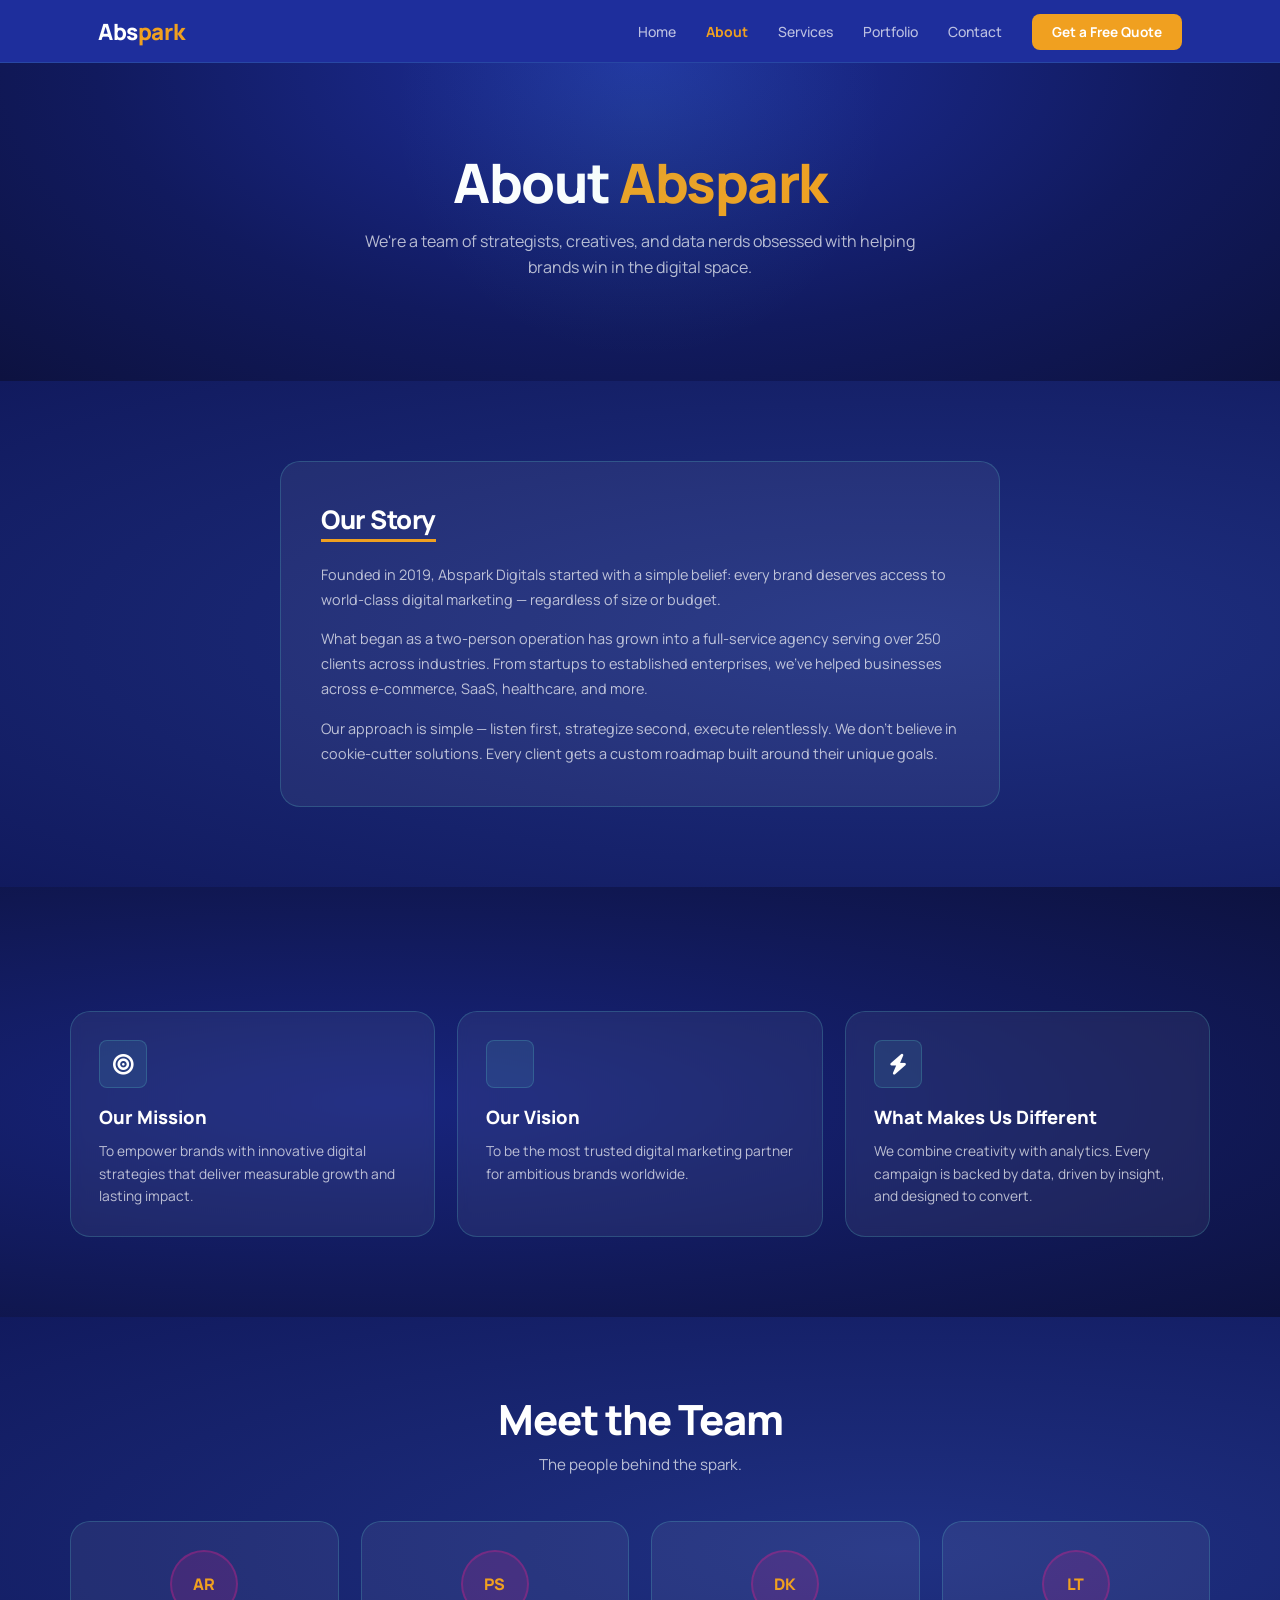
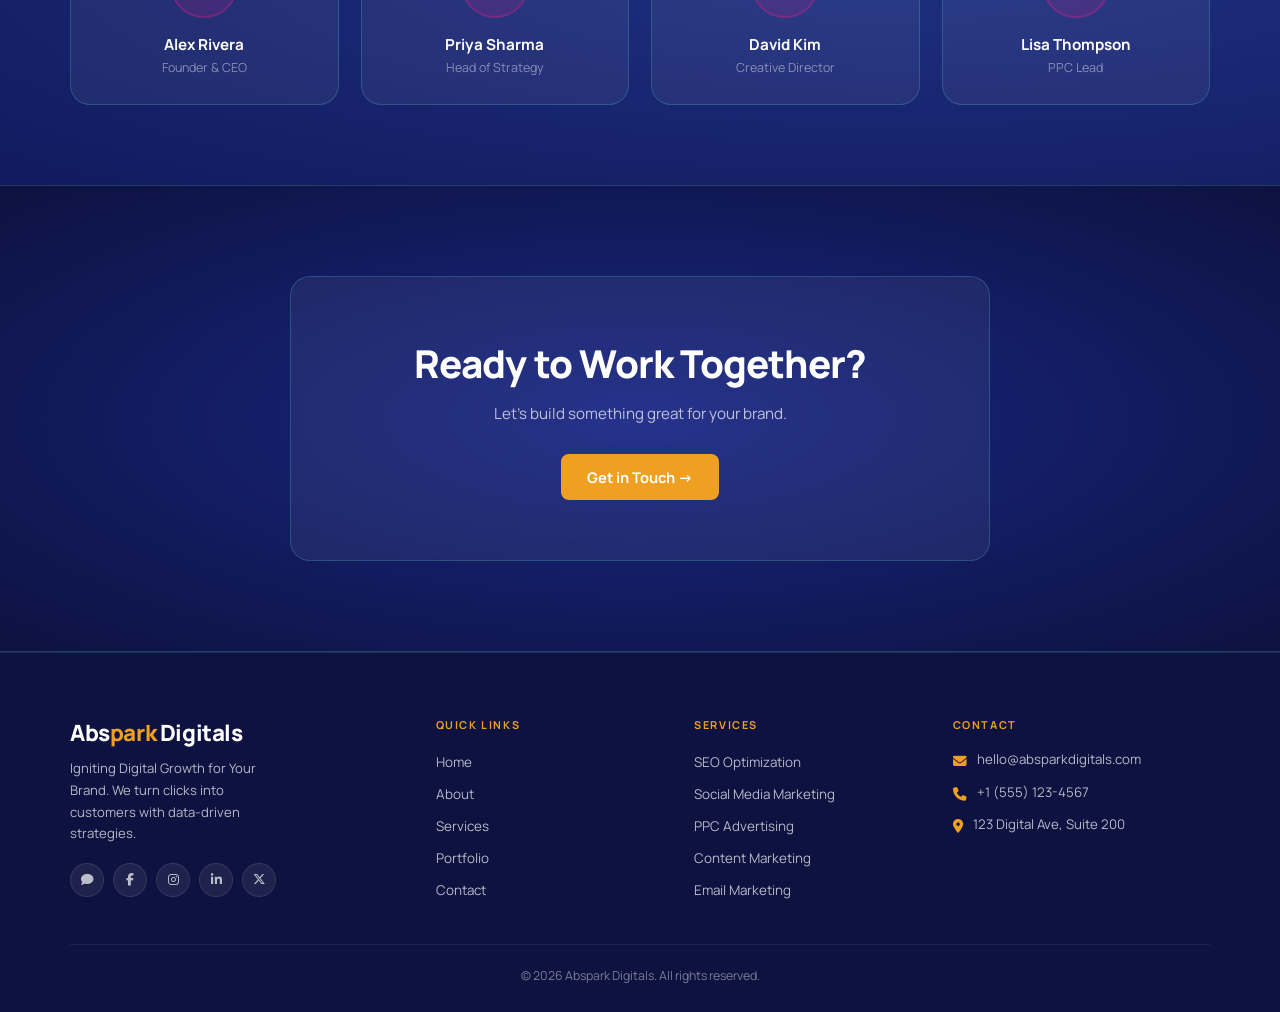
==== about.html @ 690a6c54 "first commit" ====
<!DOCTYPE html>
<html lang="en">
<head>
  <meta charset="UTF-8" />
  <meta name="viewport" content="width=device-width, initial-scale=1.0" />
  <title>About – Abspark Digitals</title>
<link rel="stylesheet" href="style.css" />
  <link rel="stylesheet" href="https://cdnjs.cloudflare.com/ajax/libs/font-awesome/6.5.1/css/all.min.css" integrity="sha512-DTOQO9RWCH3ppGqcWaEA1BIZOC6xxalwEsw9c2QQeAIftl+Vegovlnee1c9QX4TctnWMn13TZye+giMm8e2LwA==" crossorigin="anonymous" referrerpolicy="no-referrer" />
  <style>
    .story-card {
      background: var(--card-bg);
      border: 1px solid var(--card-border);
      border-radius: var(--radius-lg);
      padding: 40px;
      max-width: 720px;
      margin: 0 auto;
    }
    .story-card h2 {
      font-size: 1.6rem;
      font-weight: 800;
      margin-bottom: 20px;
      letter-spacing: -0.5px;
    }
    .story-card h2 span {
      display: inline-block;
      border-bottom: 3px solid var(--color-hot-pink);
      padding-bottom: 2px;
    }
    .story-card p {
      font-size: 0.9rem;
      color: var(--color-white-70);
      line-height: 1.75;
      margin-bottom: 14px;
    }
    .story-card p:last-child { margin-bottom: 0; }

    .pillars-grid {
      display: grid;
      grid-template-columns: repeat(3, 1fr);
      gap: 22px;
      margin-top: 44px;
    }

    .team-grid {
      display: grid;
      grid-template-columns: repeat(4, 1fr);
      gap: 22px;
      margin-top: 44px;
    }
    .team-card {
      background: var(--card-bg);
      border: 1px solid var(--card-border);
      border-radius: var(--radius-lg);
      padding: 28px 20px;
      text-align: center;
    }
    .team-avatar {
      width: 68px; height: 68px;
      border-radius: 50%;
      background: rgba(233,30,140,0.15);
      border: 2px solid rgba(233,30,140,0.30);
      display: flex;
      align-items: center;
      justify-content: center;
      font-size: 1rem;
      font-weight: 800;
      color: var(--color-hot-pink);
      margin: 0 auto 16px;
    }
    .team-card h3 { font-size: 0.95rem; font-weight: 700; }
    .team-card span { font-size: 0.78rem; color: var(--color-white-45); display: block; margin-top: 4px; }

    @media (max-width: 860px) {
      .pillars-grid { grid-template-columns: 1fr; }
      .team-grid { grid-template-columns: repeat(2, 1fr); }
    }
    @media (max-width: 500px) {
      .team-grid { grid-template-columns: repeat(2, 1fr); }
    }
  </style>
</head>
<body>

<nav>
  <div class="nav-inner">
    <a href="index.html" class="logo">Abs<span>park</span></a>
    <ul class="nav-links" id="navLinks">
      <li><a href="index.html">Home</a></li>
      <li><a href="about.html" class="active">About</a></li>
      <li><a href="services.html">Services</a></li>
      <li><a href="portfolio.html">Portfolio</a></li>
      <li><a href="contact.html">Contact</a></li>
      <li><a href="contact.html" class="btn-nav">Get a Free Quote</a></li>
    </ul>
    <button class="hamburger" onclick="toggleMenu()" aria-label="Menu">
      <span></span><span></span><span></span>
    </button>
  </div>
</nav>

<!-- HERO -->
<section class="page-hero">
  <h1>About <span>Abspark</span></h1>
  <p>We're a team of strategists, creatives, and data nerds obsessed with helping brands win in the digital space.</p>
</section>

<!-- OUR STORY -->
<section class="section section-mid">
  <div class="container">
    <div class="story-card">
      <h2><span>Our Story</span></h2>
      <p>Founded in 2019, Abspark Digitals started with a simple belief: every brand deserves access to world-class digital marketing — regardless of size or budget.</p>
      <p>What began as a two-person operation has grown into a full-service agency serving over 250 clients across industries. From startups to established enterprises, we've helped businesses across e-commerce, SaaS, healthcare, and more.</p>
      <p>Our approach is simple — listen first, strategize second, execute relentlessly. We don't believe in cookie-cutter solutions. Every client gets a custom roadmap built around their unique goals.</p>
    </div>
  </div>
</section>

<!-- PILLARS -->
<section class="section section-dark">
  <div class="container">
    <div class="pillars-grid">
      <div class="card">
        <div class="icon-box"><i class="fas fa-bullseye"></i></div>
        <h3>Our Mission</h3>
        <p>To empower brands with innovative digital strategies that deliver measurable growth and lasting impact.</p>
      </div>
      <div class="card">
        <div class="icon-box"><i class="fas fa-telescope"></i></div>
        <h3>Our Vision</h3>
        <p>To be the most trusted digital marketing partner for ambitious brands worldwide.</p>
      </div>
      <div class="card">
        <div class="icon-box"><i class="fas fa-bolt"></i></div>
        <h3>What Makes Us Different</h3>
        <p>We combine creativity with analytics. Every campaign is backed by data, driven by insight, and designed to convert.</p>
      </div>
    </div>
  </div>
</section>

<!-- TEAM -->
<section class="section section-mid">
  <div class="container">
    <div style="text-align:center;">
      <h2 class="section-title">Meet the Team</h2>
      <p class="section-sub">The people behind the spark.</p>
    </div>
    <div class="team-grid">
      <div class="team-card">
        <div class="team-avatar">AR</div>
        <h3>Alex Rivera</h3>
        <span>Founder &amp; CEO</span>
      </div>
      <div class="team-card">
        <div class="team-avatar">PS</div>
        <h3>Priya Sharma</h3>
        <span>Head of Strategy</span>
      </div>
      <div class="team-card">
        <div class="team-avatar">DK</div>
        <h3>David Kim</h3>
        <span>Creative Director</span>
      </div>
      <div class="team-card">
        <div class="team-avatar">LT</div>
        <h3>Lisa Thompson</h3>
        <span>PPC Lead</span>
      </div>
    </div>
  </div>
</section>

<!-- CTA -->
<section class="cta-band">
  <div class="cta-box">
    <h2>Ready to Work Together?</h2>
    <p>Let's build something great for your brand.</p>
    <a href="contact.html" class="btn btn-primary">Get in Touch →</a>
  </div>
</section>

<!-- FOOTER -->
<footer>
  <div class="footer-grid">
    <div class="footer-brand">
      <a href="index.html" class="logo">Abs<span>park</span> Digitals</a>
      <p>Igniting Digital Growth for Your Brand. We turn clicks into customers with data-driven strategies.</p>
      <div class="socials">
        <a href="#" aria-label="Chat"><i class="fas fa-comment"></i></a><a href="#" aria-label="Facebook"><i class="fab fa-facebook-f"></i></a><a href="#" aria-label="Instagram"><i class="fab fa-instagram"></i></a><a href="#" aria-label="LinkedIn"><i class="fab fa-linkedin-in"></i></a><a href="#" aria-label="X"><i class="fab fa-x-twitter"></i></a>
      </div>
    </div>
    <div class="footer-col">
      <h4>Quick Links</h4>
      <ul>
        <li><a href="index.html">Home</a></li>
        <li><a href="about.html">About</a></li>
        <li><a href="services.html">Services</a></li>
        <li><a href="portfolio.html">Portfolio</a></li>
        <li><a href="contact.html">Contact</a></li>
      </ul>
    </div>
    <div class="footer-col">
      <h4>Services</h4>
      <ul>
        <li><a href="services.html">SEO Optimization</a></li>
        <li><a href="services.html">Social Media Marketing</a></li>
        <li><a href="services.html">PPC Advertising</a></li>
        <li><a href="services.html">Content Marketing</a></li>
        <li><a href="services.html">Email Marketing</a></li>
      </ul>
    </div>
    <div class="footer-col">
      <h4>Contact</h4>
      <div class="contact-row"><span class="ico"><i class="fas fa-envelope"></i></span><span>hello@absparkdigitals.com</span></div>
      <div class="contact-row"><span class="ico"><i class="fas fa-phone"></i></span><span>+1 (555) 123-4567</span></div>
      <div class="contact-row"><span class="ico"><i class="fas fa-location-dot"></i></span><span>123 Digital Ave, Suite 200</span></div>
    </div>
  </div>
  <p class="footer-bottom">© 2026 Abspark Digitals. All rights reserved.</p>
</footer>

<script>
  function toggleMenu() {
    document.getElementById('navLinks').classList.toggle('open');
  }
</script>
</body>
</html>
---- style.css ----
/* ═══════════════════════════════════════
   ABSPARK DIGITALS — SHARED STYLESHEET
   Color palette: Dark Maroon / Hot Pink
═══════════════════════════════════════ */

@import url('https://fonts.googleapis.com/css2?family=Manrope:wght@400;500;600;700;800&display=swap');

*, *::before, *::after { box-sizing: border-box; margin: 0; padding: 0; }

:root {
  /* Primary Blues */
  --color-deep-blue:    #267FB7;
  --color-mid-blue:     #3a5bc7;
  --color-light-blue:   #5b8fe8;

  /* Purple */
  --color-purple:       #6C4C98;
  --color-purple-light: #9b6fd4;

  /* Teal / Cyan */
  --color-teal:         #5dd5ce;
  --color-teal-light:   #a8e8e4;
  --color-teal-bg:      #7ecfca;

  /* Gold / Lightning */
  --color-gold:         #f0a020;
  --color-gold-bright:  #f5c842;

  /* Typography */
  --color-white:    #ffffff;
  --color-white-70: rgba(255,255,255,0.70);
  --color-white-45: rgba(255,255,255,0.45);

  /* Derived — mapped to brand roles */
  --color-deep-black:   #0d1240;
  --color-dark-maroon:  #111a5e;
  --color-deep-crimson: #1e2f9e;
  --color-card-surface: #1a2680;
  --color-hot-pink:     #f0a020;
  --color-pink-dark:    #c87d10;
  --color-coral-red:    #f5c842;
  --card-bg:            rgba(255,255,255,0.06);
  --card-border:        rgba(93,213,206,0.22);
  --radius-sm:   8px;
  --radius-md:   12px;
  --radius-lg:   20px;
  --transition:  0.22s ease;
}

html { scroll-behavior: smooth; }

body {
  font-family: 'Manrope', sans-serif;
  background: var(--color-dark-maroon);
  color: var(--color-white);
  min-height: 100vh;
  -webkit-font-smoothing: antialiased;
}

/* ─── SCROLLBAR ─── */
::-webkit-scrollbar { width: 6px; }
::-webkit-scrollbar-track { background: var(--color-deep-black); }
::-webkit-scrollbar-thumb { background: var(--color-mid-blue); border-radius: 3px; }

/* ─── NAV ─── */
nav {
  background:#1E2E9C;
  backdrop-filter: blur(10px);
  -webkit-backdrop-filter: blur(10px);
  position: sticky;
  top: 0;
  z-index: 200;
  border-bottom: 1px solid rgba(93,213,206,0.15);
}
.nav-inner {
  max-width: 1140px;
  margin: 0 auto;
  padding: 0 28px;
  height: 62px;
  display: flex;
  align-items: center;
  justify-content: space-between;
}
.logo {
  font-size: 1.4rem;
  font-weight: 800;
  color: var(--color-white);
  text-decoration: none;
  letter-spacing: -0.4px;
}
.logo span { color: var(--color-hot-pink); }
.nav-links {
  display: flex;
  align-items: center;
  gap: 30px;
  list-style: none;
}
.nav-links a {
  color: var(--color-white-70);
  text-decoration: none;
  font-size: 0.875rem;
  font-weight: 500;
  transition: color var(--transition);
}
.nav-links a:hover,
.nav-links a.active { color: var(--color-white); }
.nav-links a.active { color: var(--color-hot-pink); font-weight: 700; }
.btn-nav {
  background: var(--color-hot-pink) !important;
  color: var(--color-white) !important;
  padding: 9px 20px !important;
  border-radius: var(--radius-sm) !important;
  font-weight: 700 !important;
  font-size: 0.85rem !important;
  transition: background var(--transition) !important;
  white-space: nowrap;
}
.btn-nav:hover { background: var(--color-pink-dark) !important; }

.hamburger {
  display: none;
  flex-direction: column;
  gap: 5px;
  cursor: pointer;
  padding: 4px;
  background: none;
  border: none;
}
.hamburger span {
  display: block;
  width: 22px;
  height: 2px;
  background: var(--color-white);
  border-radius: 2px;
  transition: var(--transition);
}

/* ─── HERO / PAGE HEADER ─── */
.page-hero {
  background: radial-gradient(ellipse at 50% 0%, var(--color-deep-crimson) 0%, var(--color-dark-maroon) 60%, var(--color-deep-black) 100%);
  text-align: center;
  padding: 90px 28px 100px;
  position: relative;
  overflow: hidden;
}
.page-hero::before {
  content: '';
  position: absolute;
  width: 500px; height: 500px;
  border-radius: 50%;
  background: radial-gradient(circle, rgba(93,213,206,0.08) 0%, transparent 70%);
  top: -200px; left: 50%;
  transform: translateX(-50%);
}
.page-badge {
  display: inline-block;
  font-size: 0.7rem;
  font-weight: 700;
  letter-spacing: 2px;
  text-transform: uppercase;
  color: var(--color-white-70);
  border: 1px solid var(--card-border);
  padding: 5px 14px;
  border-radius: 20px;
  margin-bottom: 22px;
  background: rgba(255,255,255,0.04);
}
.page-hero h1 {
  font-size: clamp(2.4rem, 5vw, 3.4rem);
  font-weight: 800;
  letter-spacing: -1.5px;
  line-height: 1.08;
}
.page-hero h1 span { color: var(--color-hot-pink); }
.page-hero p {
  margin-top: 16px;
  font-size: 1rem;
  color: var(--color-white-70);
  max-width: 560px;
  margin-inline: auto;
  line-height: 1.65;
}

/* ─── SECTION WRAPPERS ─── */
.section {
  padding: 80px 28px;
}
.section-dark {
  background: radial-gradient(ellipse at 30% 50%, rgba(30,47,158,0.5) 0%, var(--color-deep-black) 100%);
}
.section-mid {
  background: radial-gradient(ellipse at 70% 50%, rgba(58,91,199,0.35) 0%, var(--color-dark-maroon) 100%);
}
.container {
  max-width: 1140px;
  margin: 0 auto;
}
.section-label {
  font-size: 0.7rem;
  font-weight: 700;
  letter-spacing: 2px;
  text-transform: uppercase;
  color: var(--color-hot-pink);
  margin-bottom: 10px;
}
.section-title {
  font-size: clamp(1.8rem, 3.5vw, 2.6rem);
  font-weight: 800;
  letter-spacing: -1px;
  line-height: 1.1;
}
.section-title span { color: var(--color-hot-pink); }
.section-sub {
  font-size: 0.95rem;
  color: var(--color-white-70);
  margin-top: 10px;
  line-height: 1.6;
}

/* ─── CARDS ─── */
.card {
  background: var(--card-bg);
  border: 1px solid var(--card-border);
  border-radius: var(--radius-lg);
  padding: 28px;
  backdrop-filter: blur(6px);
  transition: transform var(--transition), box-shadow var(--transition), border-color var(--transition);
}
.card:hover {
  transform: translateY(-5px);
  box-shadow: 0 20px 50px rgba(0,0,0,0.3);
  border-color: rgba(93,213,206,0.35);
}
.card-tag {
  font-size: 0.68rem;
  font-weight: 700;
  letter-spacing: 1.4px;
  text-transform: uppercase;
  color: var(--color-hot-pink);
  margin-bottom: 10px;
}
.card h2, .card h3 {
  font-size: 1.15rem;
  font-weight: 800;
  color: var(--color-white);
  margin-bottom: 10px;
}
.card p {
  font-size: 0.86rem;
  color: var(--color-white-70);
  line-height: 1.65;
}
.divider {
  height: 1px;
  background: rgba(255,255,255,0.10);
  margin: 20px 0;
}

/* ─── ICON BOX ─── */
.icon-box {
  width: 48px; height: 48px;
  border-radius: var(--radius-sm);
  background: rgba(93,213,206,0.10);
  border: 1px solid rgba(93,213,206,0.22);
  display: flex;
  align-items: center;
  justify-content: center;
  font-size: 1.3rem;
  margin-bottom: 16px;
  flex-shrink: 0;
}

/* ─── BUTTONS ─── */
.btn {
  display: inline-flex;
  align-items: center;
  gap: 8px;
  text-decoration: none;
  font-weight: 700;
  font-size: 0.92rem;
  border-radius: var(--radius-sm);
  padding: 13px 26px;
  transition: transform var(--transition), background var(--transition);
  cursor: pointer;
  border: none;
}
.btn:hover { transform: translateY(-2px); }
.btn-primary {
  background: var(--color-hot-pink);
  color: var(--color-white);
}
.btn-primary:hover { background: var(--color-pink-dark); }
.btn-secondary {
  background: rgba(255,255,255,0.08);
  color: var(--color-white);
  border: 1px solid rgba(255,255,255,0.15);
}
.btn-secondary:hover { background: rgba(255,255,255,0.14); }

/* ─── CTA BAND ─── */
.cta-band {
  background: radial-gradient(ellipse at 50% 50%, rgba(30,47,158,0.6) 0%, var(--color-deep-black) 100%);
  border-top: 1px solid var(--card-border);
  border-bottom: 1px solid var(--card-border);
  padding: 90px 28px;
  text-align: center;
}
.cta-box {
  background: var(--card-bg);
  border: 1px solid var(--card-border);
  border-radius: var(--radius-lg);
  padding: 60px 40px;
  max-width: 700px;
  margin: 0 auto;
}
.cta-box h2 {
  font-size: clamp(1.8rem, 3.5vw, 2.4rem);
  font-weight: 800;
  letter-spacing: -0.8px;
}
.cta-box p {
  color: var(--color-white-70);
  margin-top: 12px;
  font-size: 0.95rem;
  line-height: 1.6;
}
.cta-box .btn { margin-top: 28px; }

/* ─── FOOTER ─── */
footer {
  background: var(--color-deep-black);
  border-top: 1px solid rgba(93,213,206,0.15);
  padding: 64px 28px 28px;
}
.footer-grid {
  max-width: 1140px;
  margin: 0 auto;
  display: grid;
  grid-template-columns: 1.5fr 1fr 1fr 1.2fr;
  gap: 44px;
  padding-bottom: 44px;
  border-bottom: 1px solid rgba(255,255,255,0.07);
}
.footer-brand p {
  font-size: 0.82rem;
  color: var(--color-white-70);
  margin-top: 10px;
  line-height: 1.65;
  max-width: 200px;
}
.socials {
  display: flex;
  gap: 9px;
  margin-top: 18px;
}
.socials a {
  width: 34px; height: 34px;
  border-radius: 50%;
  background: rgba(255,255,255,0.07);
  border: 1px solid rgba(255,255,255,0.10);
  display: flex;
  align-items: center;
  justify-content: center;
  color: var(--color-white-70);
  text-decoration: none;
  font-size: 0.78rem;
  font-weight: 700;
  transition: background var(--transition), color var(--transition), border-color var(--transition);
}
.socials a:hover {
  background: var(--color-hot-pink);
  border-color: var(--color-hot-pink);
  color: var(--color-white);
}
.footer-col h4 {
  font-size: 0.68rem;
  font-weight: 700;
  letter-spacing: 1.6px;
  text-transform: uppercase;
  color: var(--color-hot-pink);
  margin-bottom: 18px;
}
.footer-col ul { list-style: none; display: flex; flex-direction: column; gap: 10px; }
.footer-col ul a {
  font-size: 0.84rem;
  color: var(--color-white-70);
  text-decoration: none;
  transition: color var(--transition);
}
.footer-col ul a:hover { color: var(--color-white); }
.contact-row {
  display: flex;
  align-items: flex-start;
  gap: 10px;
  margin-bottom: 11px;
}
.contact-row .ico { font-size: 0.85rem; margin-top: 1px; color: var(--color-hot-pink); }
.contact-row span { font-size: 0.83rem; color: var(--color-white-70); line-height: 1.5; }
.footer-bottom {
  max-width: 1140px;
  margin: 22px auto 0;
  text-align: center;
  font-size: 0.77rem;
  color: var(--color-white-45);
}

/* ─── STATS BAR ─── */
.stats-bar {
  background: radial-gradient(ellipse at 50% 50%, rgba(30,47,158,0.4) 0%, var(--color-deep-black) 100%);
  padding: 60px 28px;
}
.stats-bar .container {
  display: grid;
  grid-template-columns: repeat(4, 1fr);
  gap: 20px;
  text-align: center;
}
.stat-item .val {
  font-size: 2.4rem;
  font-weight: 800;
  color: var(--color-hot-pink);
  display: block;
  line-height: 1;
}
.stat-item .lbl {
  font-size: 0.8rem;
  color: var(--color-white-70);
  margin-top: 6px;
  display: block;
}

/* ─── FORM ─── */
.form-group { margin-bottom: 20px; }
.form-row { display: grid; grid-template-columns: 1fr 1fr; gap: 16px; margin-bottom: 20px; }
label {
  display: block;
  font-size: 0.82rem;
  font-weight: 600;
  color: var(--color-white-70);
  margin-bottom: 7px;
}
label .req { color: var(--color-hot-pink); margin-left: 2px; }
input, textarea, select {
  width: 100%;
  background: rgba(255,255,255,0.06);
  border: 1px solid rgba(255,255,255,0.12);
  border-radius: var(--radius-sm);
  padding: 11px 14px;
  color: var(--color-white);
  font-family: 'Manrope', sans-serif;
  font-size: 0.875rem;
  transition: border-color var(--transition), background var(--transition);
  outline: none;
}
input::placeholder, textarea::placeholder { color: var(--color-white-45); }
input:focus, textarea:focus {
  border-color: rgba(93,213,206,0.50);
  background: rgba(255,255,255,0.09);
}
textarea { resize: vertical; min-height: 140px; }

/* ─── MOBILE ─── */
@media (max-width: 900px) {
  .footer-grid { grid-template-columns: 1fr 1fr; }
}
@media (max-width: 700px) {
  .nav-links { display: none; }
  .hamburger { display: flex; }
  .nav-links.open {
    display: flex;
    flex-direction: column;
    position: absolute;
    top: 62px; left: 0; right: 0;
    background: var(--color-deep-black);
    padding: 20px 28px 26px;
    gap: 20px;
    z-index: 300;
    border-bottom: 1px solid rgba(93,213,206,0.15);
  }
  .footer-grid { grid-template-columns: 1fr; gap: 28px; }
  .form-row { grid-template-columns: 1fr; }
  .stats-bar .container { grid-template-columns: repeat(2, 1fr); }
  .page-hero { padding: 60px 20px 70px; }
}
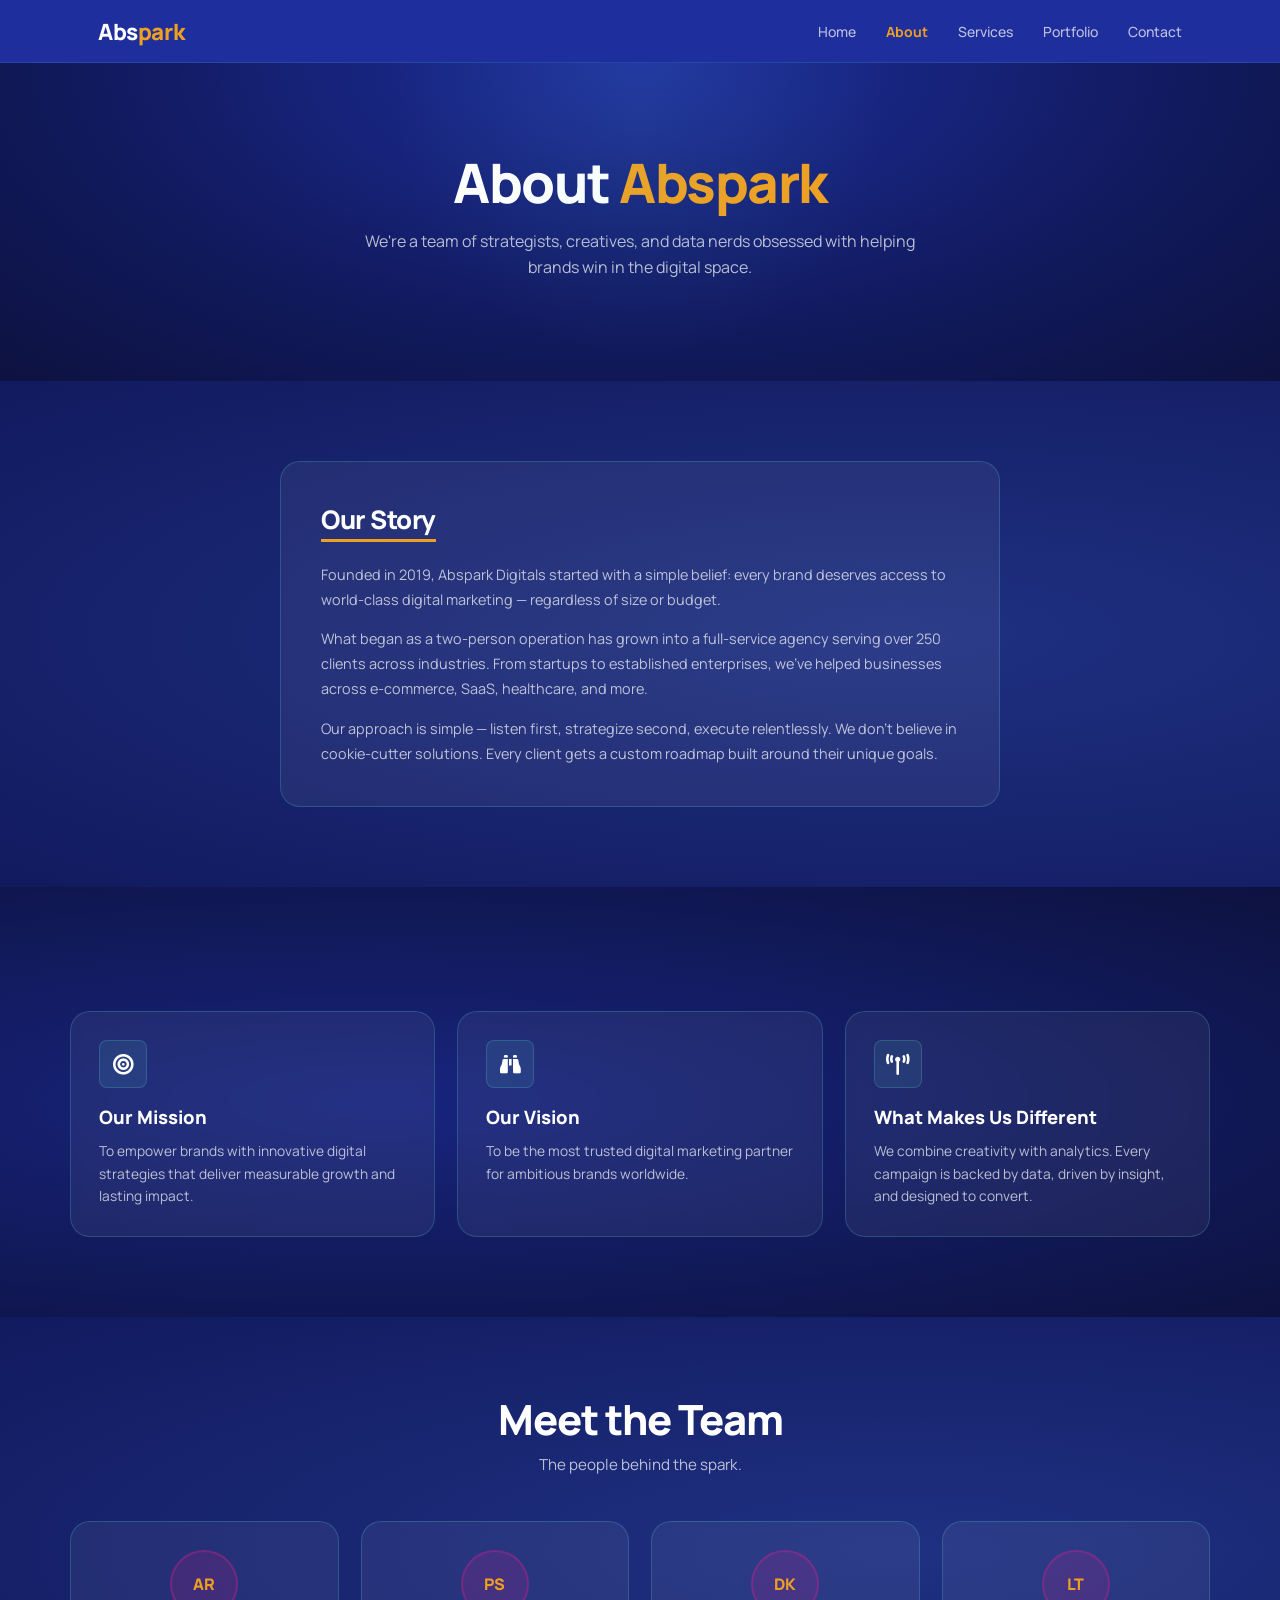
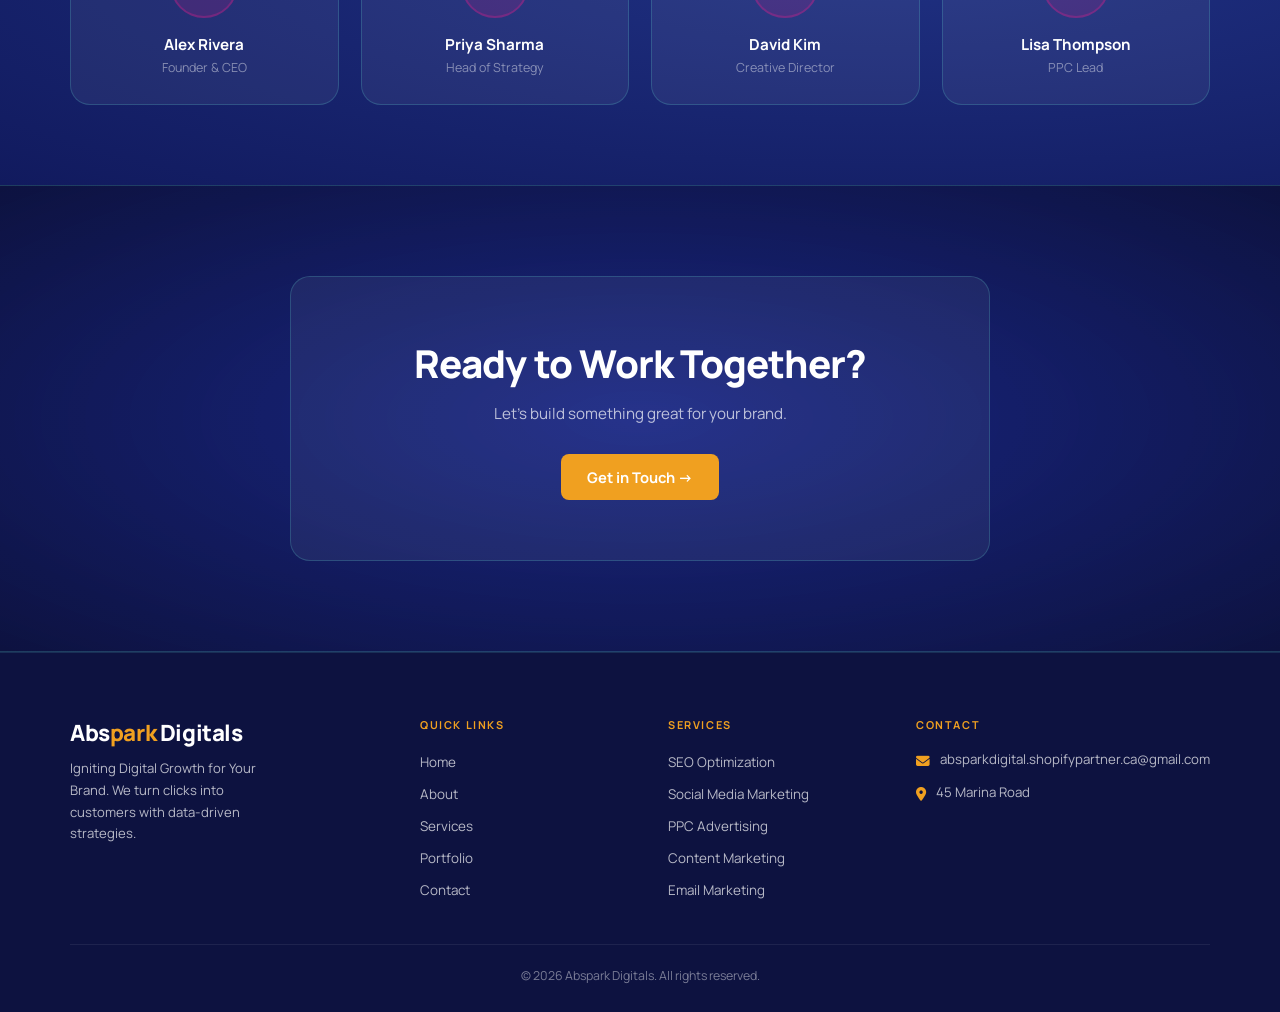
==== commit 10d3ed33: "updated" ====
--- a/about.html
+++ b/about.html
@@ -1,11 +1,14 @@
 <!DOCTYPE html>
 <html lang="en">
+
 <head>
   <meta charset="UTF-8" />
   <meta name="viewport" content="width=device-width, initial-scale=1.0" />
   <title>About – Abspark Digitals</title>
-<link rel="stylesheet" href="style.css" />
-  <link rel="stylesheet" href="https://cdnjs.cloudflare.com/ajax/libs/font-awesome/6.5.1/css/all.min.css" integrity="sha512-DTOQO9RWCH3ppGqcWaEA1BIZOC6xxalwEsw9c2QQeAIftl+Vegovlnee1c9QX4TctnWMn13TZye+giMm8e2LwA==" crossorigin="anonymous" referrerpolicy="no-referrer" />
+  <link rel="stylesheet" href="style.css" />
+  <link rel="stylesheet" href="https://cdnjs.cloudflare.com/ajax/libs/font-awesome/6.5.1/css/all.min.css"
+    integrity="sha512-DTOQO9RWCH3ppGqcWaEA1BIZOC6xxalwEsw9c2QQeAIftl+Vegovlnee1c9QX4TctnWMn13TZye+giMm8e2LwA=="
+    crossorigin="anonymous" referrerpolicy="no-referrer" />
   <style>
     .story-card {
       background: var(--card-bg);
@@ -15,24 +18,30 @@
       max-width: 720px;
       margin: 0 auto;
     }
+
     .story-card h2 {
       font-size: 1.6rem;
       font-weight: 800;
       margin-bottom: 20px;
       letter-spacing: -0.5px;
     }
+
     .story-card h2 span {
       display: inline-block;
       border-bottom: 3px solid var(--color-hot-pink);
       padding-bottom: 2px;
     }
+
     .story-card p {
       font-size: 0.9rem;
       color: var(--color-white-70);
       line-height: 1.75;
       margin-bottom: 14px;
     }
-    .story-card p:last-child { margin-bottom: 0; }
+
+    .story-card p:last-child {
+      margin-bottom: 0;
+    }
 
     .pillars-grid {
       display: grid;
@@ -47,6 +56,7 @@
       gap: 22px;
       margin-top: 44px;
     }
+
     .team-card {
       background: var(--card-bg);
       border: 1px solid var(--card-border);
@@ -54,11 +64,13 @@
       padding: 28px 20px;
       text-align: center;
     }
+
     .team-avatar {
-      width: 68px; height: 68px;
+      width: 68px;
+      height: 68px;
       border-radius: 50%;
-      background: rgba(233,30,140,0.15);
-      border: 2px solid rgba(233,30,140,0.30);
+      background: rgba(233, 30, 140, 0.15);
+      border: 2px solid rgba(233, 30, 140, 0.30);
       display: flex;
       align-items: center;
       justify-content: center;
@@ -67,163 +79,190 @@
       color: var(--color-hot-pink);
       margin: 0 auto 16px;
     }
-    .team-card h3 { font-size: 0.95rem; font-weight: 700; }
-    .team-card span { font-size: 0.78rem; color: var(--color-white-45); display: block; margin-top: 4px; }
+
+    .team-card h3 {
+      font-size: 0.95rem;
+      font-weight: 700;
+    }
+
+    .team-card span {
+      font-size: 0.78rem;
+      color: var(--color-white-45);
+      display: block;
+      margin-top: 4px;
+    }
 
     @media (max-width: 860px) {
-      .pillars-grid { grid-template-columns: 1fr; }
-      .team-grid { grid-template-columns: repeat(2, 1fr); }
-    }
+      .pillars-grid {
+        grid-template-columns: 1fr;
+      }
+
+      .team-grid {
+        grid-template-columns: repeat(2, 1fr);
+      }
+    }
+
     @media (max-width: 500px) {
-      .team-grid { grid-template-columns: repeat(2, 1fr); }
+      .team-grid {
+        grid-template-columns: repeat(2, 1fr);
+      }
     }
   </style>
 </head>
+
 <body>
 
-<nav>
-  <div class="nav-inner">
-    <a href="index.html" class="logo">Abs<span>park</span></a>
-    <ul class="nav-links" id="navLinks">
-      <li><a href="index.html">Home</a></li>
-      <li><a href="about.html" class="active">About</a></li>
-      <li><a href="services.html">Services</a></li>
-      <li><a href="portfolio.html">Portfolio</a></li>
-      <li><a href="contact.html">Contact</a></li>
-      <li><a href="contact.html" class="btn-nav">Get a Free Quote</a></li>
-    </ul>
-    <button class="hamburger" onclick="toggleMenu()" aria-label="Menu">
-      <span></span><span></span><span></span>
-    </button>
-  </div>
-</nav>
-
-<!-- HERO -->
-<section class="page-hero">
-  <h1>About <span>Abspark</span></h1>
-  <p>We're a team of strategists, creatives, and data nerds obsessed with helping brands win in the digital space.</p>
-</section>
-
-<!-- OUR STORY -->
-<section class="section section-mid">
-  <div class="container">
-    <div class="story-card">
-      <h2><span>Our Story</span></h2>
-      <p>Founded in 2019, Abspark Digitals started with a simple belief: every brand deserves access to world-class digital marketing — regardless of size or budget.</p>
-      <p>What began as a two-person operation has grown into a full-service agency serving over 250 clients across industries. From startups to established enterprises, we've helped businesses across e-commerce, SaaS, healthcare, and more.</p>
-      <p>Our approach is simple — listen first, strategize second, execute relentlessly. We don't believe in cookie-cutter solutions. Every client gets a custom roadmap built around their unique goals.</p>
-    </div>
-  </div>
-</section>
-
-<!-- PILLARS -->
-<section class="section section-dark">
-  <div class="container">
-    <div class="pillars-grid">
-      <div class="card">
-        <div class="icon-box"><i class="fas fa-bullseye"></i></div>
-        <h3>Our Mission</h3>
-        <p>To empower brands with innovative digital strategies that deliver measurable growth and lasting impact.</p>
-      </div>
-      <div class="card">
-        <div class="icon-box"><i class="fas fa-telescope"></i></div>
-        <h3>Our Vision</h3>
-        <p>To be the most trusted digital marketing partner for ambitious brands worldwide.</p>
-      </div>
-      <div class="card">
-        <div class="icon-box"><i class="fas fa-bolt"></i></div>
-        <h3>What Makes Us Different</h3>
-        <p>We combine creativity with analytics. Every campaign is backed by data, driven by insight, and designed to convert.</p>
-      </div>
-    </div>
-  </div>
-</section>
-
-<!-- TEAM -->
-<section class="section section-mid">
-  <div class="container">
-    <div style="text-align:center;">
-      <h2 class="section-title">Meet the Team</h2>
-      <p class="section-sub">The people behind the spark.</p>
-    </div>
-    <div class="team-grid">
-      <div class="team-card">
-        <div class="team-avatar">AR</div>
-        <h3>Alex Rivera</h3>
-        <span>Founder &amp; CEO</span>
-      </div>
-      <div class="team-card">
-        <div class="team-avatar">PS</div>
-        <h3>Priya Sharma</h3>
-        <span>Head of Strategy</span>
-      </div>
-      <div class="team-card">
-        <div class="team-avatar">DK</div>
-        <h3>David Kim</h3>
-        <span>Creative Director</span>
-      </div>
-      <div class="team-card">
-        <div class="team-avatar">LT</div>
-        <h3>Lisa Thompson</h3>
-        <span>PPC Lead</span>
-      </div>
-    </div>
-  </div>
-</section>
-
-<!-- CTA -->
-<section class="cta-band">
-  <div class="cta-box">
-    <h2>Ready to Work Together?</h2>
-    <p>Let's build something great for your brand.</p>
-    <a href="contact.html" class="btn btn-primary">Get in Touch →</a>
-  </div>
-</section>
-
-<!-- FOOTER -->
-<footer>
-  <div class="footer-grid">
-    <div class="footer-brand">
-      <a href="index.html" class="logo">Abs<span>park</span> Digitals</a>
-      <p>Igniting Digital Growth for Your Brand. We turn clicks into customers with data-driven strategies.</p>
-      <div class="socials">
-        <a href="#" aria-label="Chat"><i class="fas fa-comment"></i></a><a href="#" aria-label="Facebook"><i class="fab fa-facebook-f"></i></a><a href="#" aria-label="Instagram"><i class="fab fa-instagram"></i></a><a href="#" aria-label="LinkedIn"><i class="fab fa-linkedin-in"></i></a><a href="#" aria-label="X"><i class="fab fa-x-twitter"></i></a>
-      </div>
-    </div>
-    <div class="footer-col">
-      <h4>Quick Links</h4>
-      <ul>
+  <nav>
+    <div class="nav-inner">
+      <a href="index.html" class="logo">Abs<span>park</span></a>
+      <ul class="nav-links" id="navLinks">
         <li><a href="index.html">Home</a></li>
-        <li><a href="about.html">About</a></li>
+        <li><a href="about.html" class="active">About</a></li>
         <li><a href="services.html">Services</a></li>
         <li><a href="portfolio.html">Portfolio</a></li>
         <li><a href="contact.html">Contact</a></li>
+        <!-- <li><a href="contact.html" class="btn-nav">Get   a Free Quote</a></li> -->
       </ul>
-    </div>
-    <div class="footer-col">
-      <h4>Services</h4>
-      <ul>
-        <li><a href="services.html">SEO Optimization</a></li>
-        <li><a href="services.html">Social Media Marketing</a></li>
-        <li><a href="services.html">PPC Advertising</a></li>
-        <li><a href="services.html">Content Marketing</a></li>
-        <li><a href="services.html">Email Marketing</a></li>
-      </ul>
-    </div>
-    <div class="footer-col">
-      <h4>Contact</h4>
-      <div class="contact-row"><span class="ico"><i class="fas fa-envelope"></i></span><span>hello@absparkdigitals.com</span></div>
-      <div class="contact-row"><span class="ico"><i class="fas fa-phone"></i></span><span>+1 (555) 123-4567</span></div>
-      <div class="contact-row"><span class="ico"><i class="fas fa-location-dot"></i></span><span>123 Digital Ave, Suite 200</span></div>
-    </div>
-  </div>
-  <p class="footer-bottom">© 2026 Abspark Digitals. All rights reserved.</p>
-</footer>
-
-<script>
-  function toggleMenu() {
-    document.getElementById('navLinks').classList.toggle('open');
-  }
-</script>
+      <button class="hamburger" onclick="toggleMenu()" aria-label="Menu">
+        <span></span><span></span><span></span>
+      </button>
+    </div>
+  </nav>
+
+  <!-- HERO -->
+  <section class="page-hero">
+    <h1>About <span>Abspark</span></h1>
+    <p>We're a team of strategists, creatives, and data nerds obsessed with helping brands win in the digital space.</p>
+  </section>
+
+  <!-- OUR STORY -->
+  <section class="section section-mid">
+    <div class="container">
+      <div class="story-card">
+        <h2><span>Our Story</span></h2>
+        <p>Founded in 2019, Abspark Digitals started with a simple belief: every brand deserves access to world-class
+          digital marketing — regardless of size or budget.</p>
+        <p>What began as a two-person operation has grown into a full-service agency serving over 250 clients across
+          industries. From startups to established enterprises, we've helped businesses across e-commerce, SaaS,
+          healthcare, and more.</p>
+        <p>Our approach is simple — listen first, strategize second, execute relentlessly. We don't believe in
+          cookie-cutter solutions. Every client gets a custom roadmap built around their unique goals.</p>
+      </div>
+    </div>
+  </section>
+
+  <!-- PILLARS -->
+  <section class="section section-dark">
+    <div class="container">
+      <div class="pillars-grid">
+        <div class="card">
+          <div class="icon-box"><i class="fas fa-bullseye"></i></div>
+          <h3>Our Mission</h3>
+          <p>To empower brands with innovative digital strategies that deliver measurable growth and lasting impact.</p>
+        </div>
+        <div class="card">
+          <div class="icon-box"><i class="fas fa-binoculars"></i></div>
+          <h3>Our Vision</h3>
+          <p>To be the most trusted digital marketing partner for ambitious brands worldwide.</p>
+        </div>
+        <div class="card">
+          <div class="icon-box"><i class="fas fa-broadcast-tower"></i></div>
+          <h3>What Makes Us Different</h3>
+          <p>We combine creativity with analytics. Every campaign is backed by data, driven by insight, and designed to
+            convert.</p>
+        </div>
+      </div>
+    </div>
+  </section>
+
+  <!-- TEAM -->
+  <section class="section section-mid">
+    <div class="container">
+      <div style="text-align:center;">
+        <h2 class="section-title">Meet the Team</h2>
+        <p class="section-sub">The people behind the spark.</p>
+      </div>
+      <div class="team-grid">
+        <div class="team-card">
+          <div class="team-avatar">AR</div>
+          <h3>Alex Rivera</h3>
+          <span>Founder &amp; CEO</span>
+        </div>
+        <div class="team-card">
+          <div class="team-avatar">PS</div>
+          <h3>Priya Sharma</h3>
+          <span>Head of Strategy</span>
+        </div>
+        <div class="team-card">
+          <div class="team-avatar">DK</div>
+          <h3>David Kim</h3>
+          <span>Creative Director</span>
+        </div>
+        <div class="team-card">
+          <div class="team-avatar">LT</div>
+          <h3>Lisa Thompson</h3>
+          <span>PPC Lead</span>
+        </div>
+      </div>
+    </div>
+  </section>
+
+  <!-- CTA -->
+  <section class="cta-band">
+    <div class="cta-box">
+      <h2>Ready to Work Together?</h2>
+      <p>Let's build something great for your brand.</p>
+      <a href="contact.html" class="btn btn-primary">Get in Touch →</a>
+    </div>
+  </section>
+
+  <!-- FOOTER -->
+  <footer>
+    <div class="footer-grid">
+      <div class="footer-brand">
+        <a href="index.html" class="logo">Abs<span>park</span> Digitals</a>
+        <p>Igniting Digital Growth for Your Brand. We turn clicks into customers with data-driven strategies.</p>
+        <!-- <div class="socials">
+        <a href="#" aria-label="Chat"><i class="fas fa-comment"></i></a><a href="#" aria-label="Facebook"><i class="fab fa-facebook-f"></i></a><a href="#" aria-label="Instagram"><i class="fab fa-instagram"></i></a><a href="#" aria-label="LinkedIn"><i class="fab fa-linkedin-in"></i></a><a href="#" aria-label="X"><i class="fab fa-x-twitter"></i></a>
+      </div> -->
+      </div>
+      <div class="footer-col">
+        <h4>Quick Links</h4>
+        <ul>
+          <li><a href="index.html">Home</a></li>
+          <li><a href="about.html">About</a></li>
+          <li><a href="services.html">Services</a></li>
+          <li><a href="portfolio.html">Portfolio</a></li>
+          <li><a href="contact.html">Contact</a></li>
+        </ul>
+      </div>
+      <div class="footer-col">
+        <h4>Services</h4>
+        <ul>
+          <li><a href="services.html">SEO Optimization</a></li>
+          <li><a href="services.html">Social Media Marketing</a></li>
+          <li><a href="services.html">PPC Advertising</a></li>
+          <li><a href="services.html">Content Marketing</a></li>
+          <li><a href="services.html">Email Marketing</a></li>
+        </ul>
+      </div>
+      <div class="footer-col">
+        <h4>Contact</h4>
+        <div class="contact-row"><span class="ico"><i
+              class="fas fa-envelope"></i></span><span>absparkdigital.shopifypartner.ca@gmail.com</span></div>
+        <!-- <div class="contact-row"><span class="ico"><i class="fas fa-phone"></i></span><span>+1 (555) 123-4567</span></div> -->
+        <div class="contact-row"><span class="ico"><i class="fas fa-location-dot"></i></span><span>45 Marina Road</span>
+        </div>
+      </div>
+    </div>
+    <p class="footer-bottom">© 2026 Abspark Digitals. All rights reserved.</p>
+  </footer>
+
+  <script>
+    function toggleMenu() {
+      document.getElementById('navLinks').classList.toggle('open');
+    }
+  </script>
 </body>
-</html>
+
+</html>
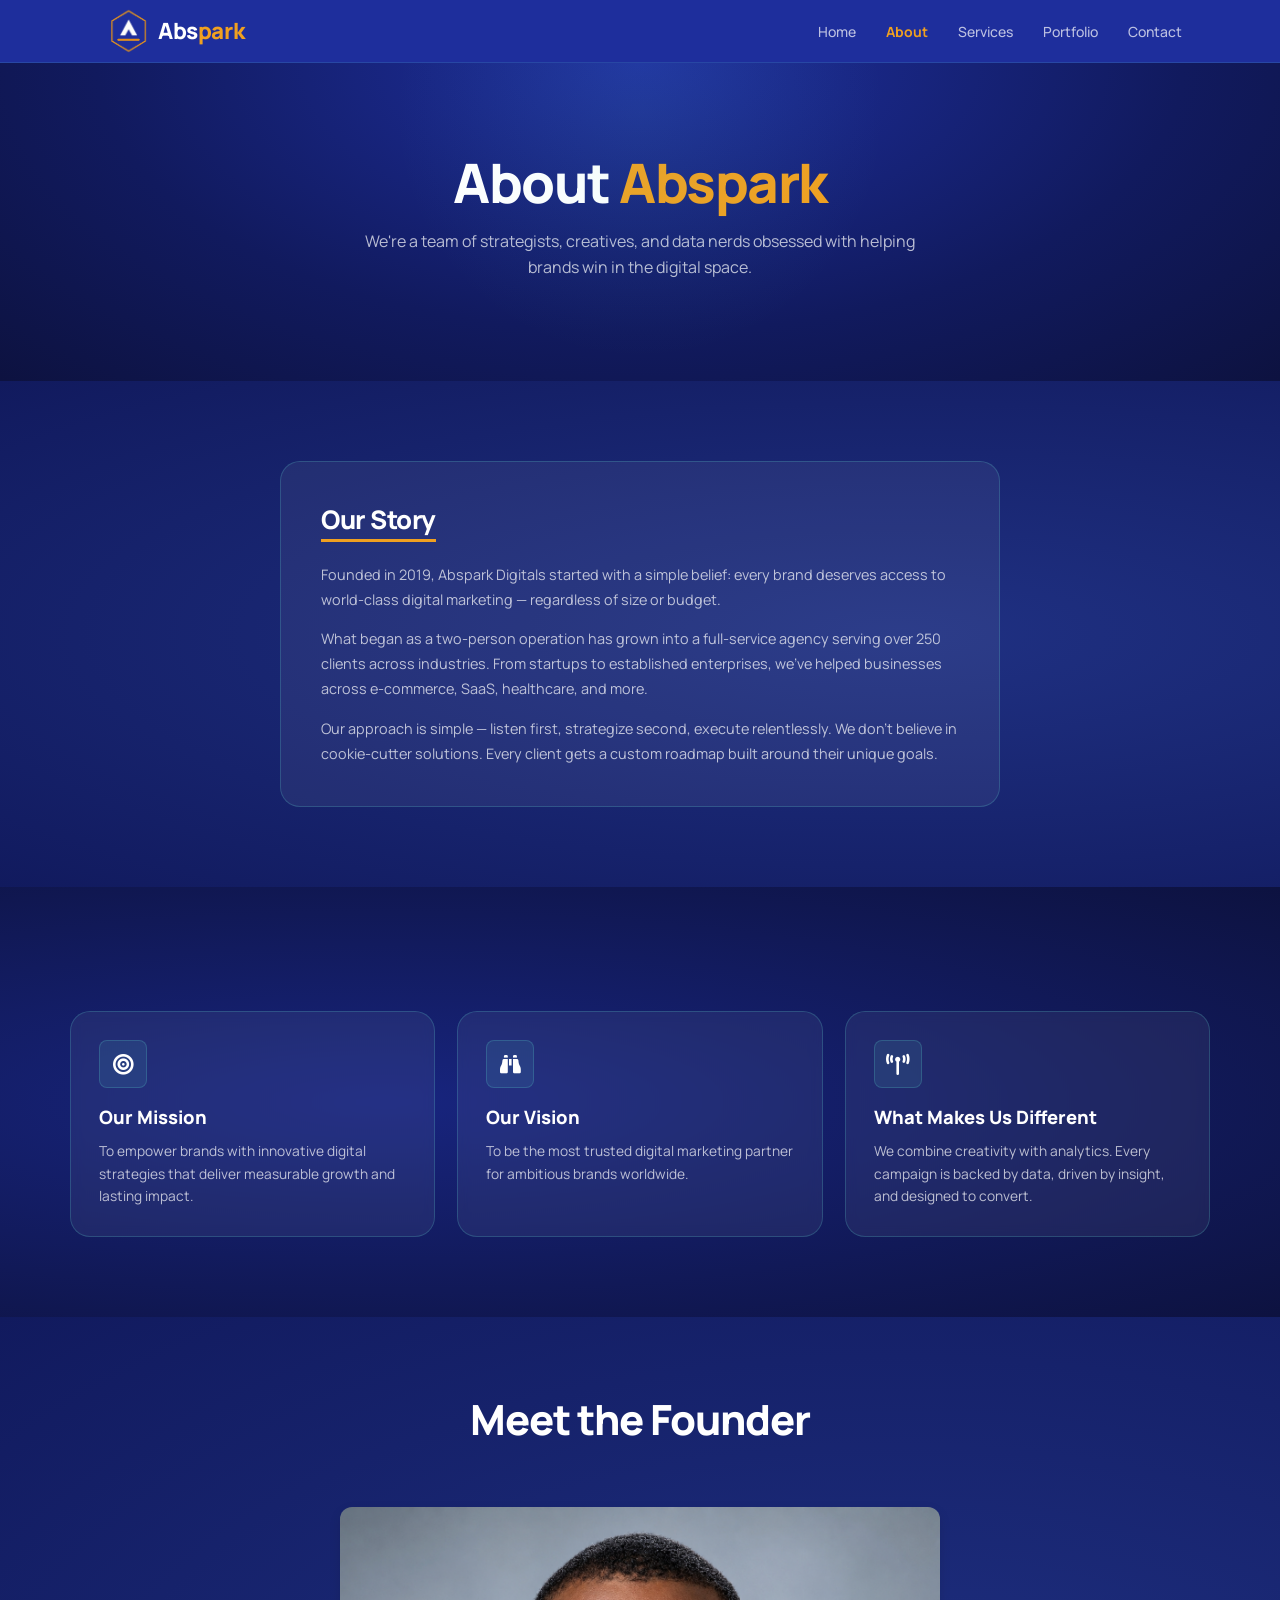
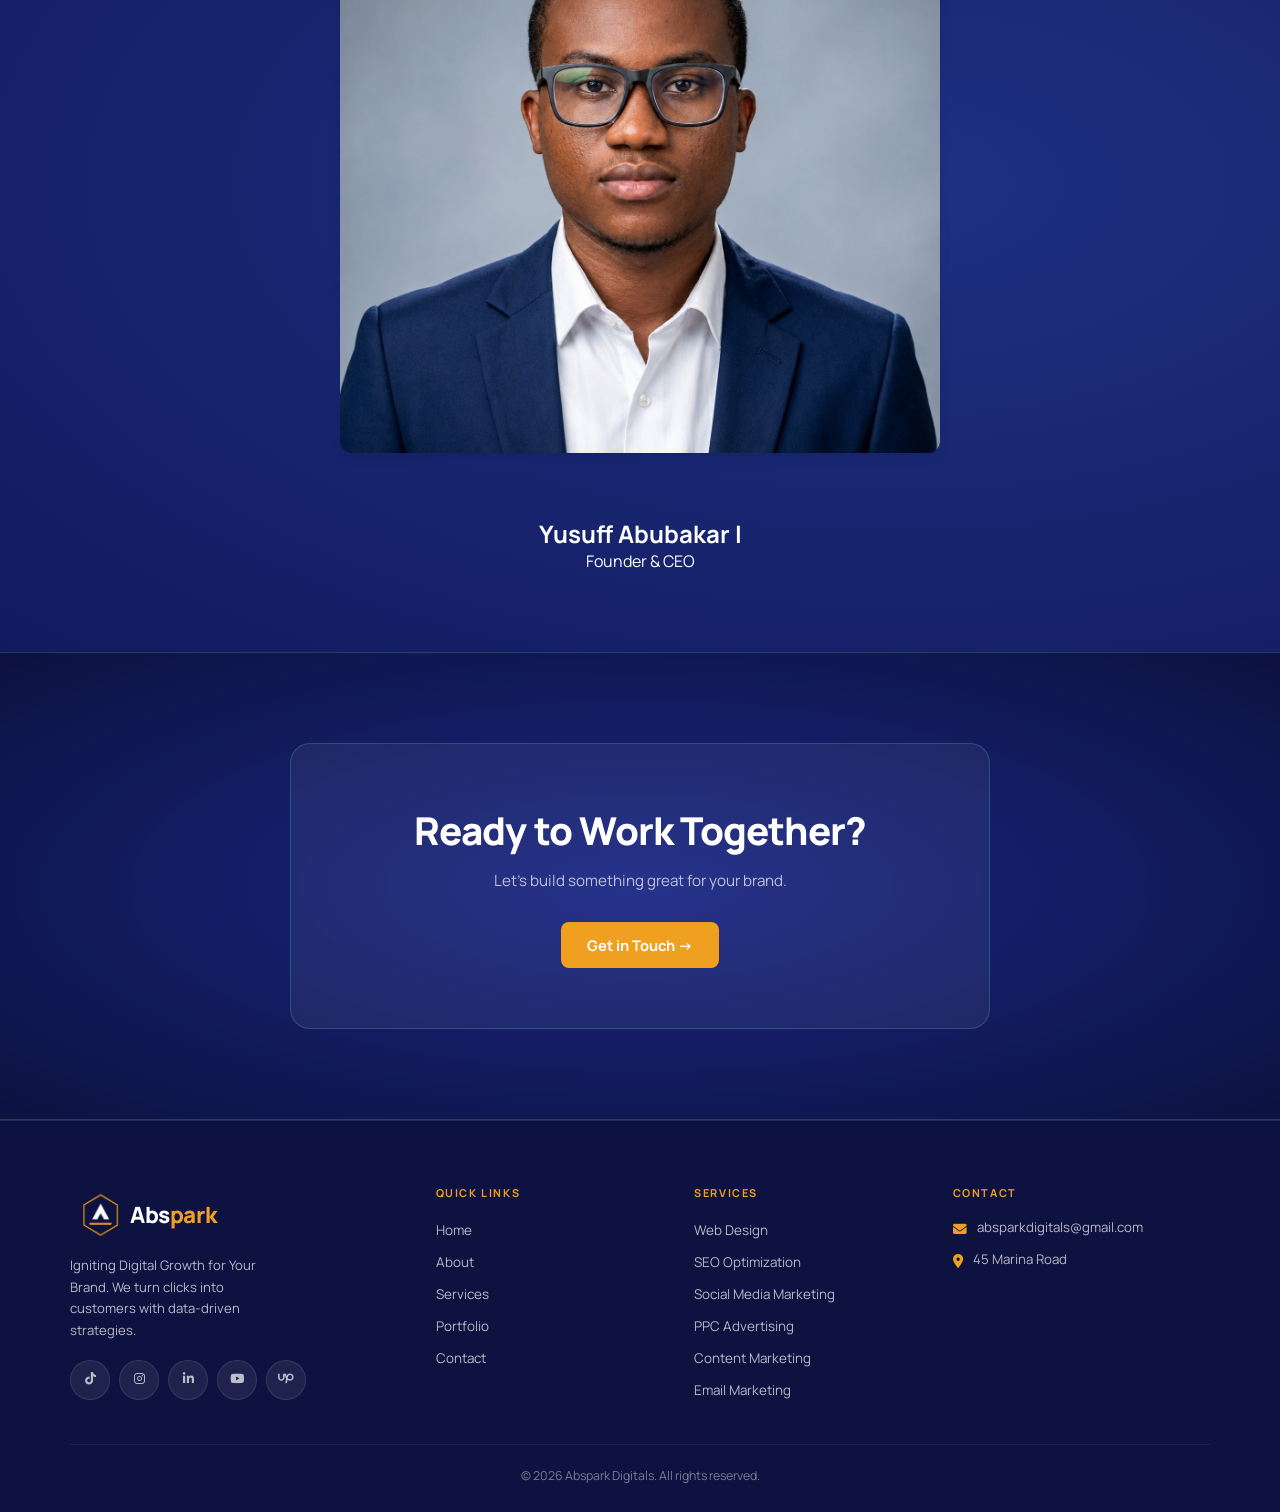
==== commit e51a7491: "Update hero image sizing, service cards, socials, and contact email" ====
--- a/about.html
+++ b/about.html
@@ -114,7 +114,11 @@
 
   <nav>
     <div class="nav-inner">
-      <a href="index.html" class="logo">Abs<span>park</span></a>
+      <a href="index.html" class="logo" style="display: flex; align-items: center;"><img
+          src="./images/WhatsApp_Image_2026-07-28_at_6.49.47_PM-removebg-preview.png" alt="" style="width: 60px;">
+        Abs<span>park</span>
+      </a>
+
       <ul class="nav-links" id="navLinks">
         <li><a href="index.html">Home</a></li>
         <li><a href="about.html" class="active">About</a></li>
@@ -178,11 +182,22 @@
   <!-- TEAM -->
   <section class="section section-mid">
     <div class="container">
+
       <div style="text-align:center;">
-        <h2 class="section-title">Meet the Team</h2>
-        <p class="section-sub">The people behind the spark.</p>
-      </div>
-      <div class="team-grid">
+        <h2 class="section-title">Meet the Founder</h2>
+        <!-- <p class="section-sub">The people behind the spark.</p> -->
+      </div>
+
+
+      <div>
+        <img src="./images/ChatGPT Image Jul 28, 2026, 04_30_57 PM.png" alt="Alex Rivera"
+          style="width: 100%; max-width: 600px; display: block; margin: 4em auto; border-radius: 12px; box-shadow: 0 4px 12px rgba(0, 0, 0, 0.1); " />
+        <div style="text-align:center; margin-top: 1em;">
+          <h2>Yusuff Abubakar I</h2>
+          <span>Founder &amp; CEO</span>
+        </div>
+      </div>
+      <!-- <div class="team-grid">
         <div class="team-card">
           <div class="team-avatar">AR</div>
           <h3>Alex Rivera</h3>
@@ -203,7 +218,7 @@
           <h3>Lisa Thompson</h3>
           <span>PPC Lead</span>
         </div>
-      </div>
+      </div> -->
     </div>
   </section>
 
@@ -220,11 +235,25 @@
   <footer>
     <div class="footer-grid">
       <div class="footer-brand">
-        <a href="index.html" class="logo">Abs<span>park</span> Digitals</a>
+        <a href="index.html" class="logo" style="display: flex; align-items: center;"><img
+            src="./images/WhatsApp_Image_2026-07-28_at_6.49.47_PM-removebg-preview.png" alt="" style="width: 60px;">
+          Abs<span>park</span></a>
         <p>Igniting Digital Growth for Your Brand. We turn clicks into customers with data-driven strategies.</p>
-        <!-- <div class="socials">
-        <a href="#" aria-label="Chat"><i class="fas fa-comment"></i></a><a href="#" aria-label="Facebook"><i class="fab fa-facebook-f"></i></a><a href="#" aria-label="Instagram"><i class="fab fa-instagram"></i></a><a href="#" aria-label="LinkedIn"><i class="fab fa-linkedin-in"></i></a><a href="#" aria-label="X"><i class="fab fa-x-twitter"></i></a>
-      </div> -->
+
+        <div class="socials">
+          <a href="https://www.tiktok.com/@abspark.digitals?_r=1&_t=ZS-98Pm9xiYxRB" aria-label="TikTok" target="_blank"
+            rel="noopener"><i class="fab fa-tiktok"></i></a>
+          <a href="https://www.instagram.com/absparkdigitals1" aria-label="Instagram" target="_blank" rel="noopener"><i
+              class="fab fa-instagram"></i></a>
+          <a href="http://www.linkedin.com/in/yusuffabubakarikeoluwa" aria-label="LinkedIn" target="_blank"
+            rel="noopener"><i class="fab fa-linkedin-in"></i></a>
+          <a href="https://www.youtube.com/@AbsparkDigitals" aria-label="YouTube" target="_blank" rel="noopener"><i
+              class="fab fa-youtube"></i></a>
+          <a href="https://www.upwork.com/freelancers/~01b91fa223d00d0dec" aria-label="Upwork" target="_blank"
+            rel="noopener"><i class="fab fa-upwork"></i></a>
+        </div>
+
+
       </div>
       <div class="footer-col">
         <h4>Quick Links</h4>
@@ -239,6 +268,7 @@
       <div class="footer-col">
         <h4>Services</h4>
         <ul>
+          <li><a href="services.html">Web Design</a></li>
           <li><a href="services.html">SEO Optimization</a></li>
           <li><a href="services.html">Social Media Marketing</a></li>
           <li><a href="services.html">PPC Advertising</a></li>
@@ -249,7 +279,7 @@
       <div class="footer-col">
         <h4>Contact</h4>
         <div class="contact-row"><span class="ico"><i
-              class="fas fa-envelope"></i></span><span>absparkdigital.shopifypartner.ca@gmail.com</span></div>
+              class="fas fa-envelope"></i></span><span>absparkdigitals@gmail.com</span></div>
         <!-- <div class="contact-row"><span class="ico"><i class="fas fa-phone"></i></span><span>+1 (555) 123-4567</span></div> -->
         <div class="contact-row"><span class="ico"><i class="fas fa-location-dot"></i></span><span>45 Marina Road</span>
         </div>
--- a/style.css
+++ b/style.css
@@ -354,7 +354,7 @@
   margin-top: 18px;
 }
 .socials a {
-  width: 34px; height: 34px;
+  width: 40px; height: 40px;
   border-radius: 50%;
   background: rgba(255,255,255,0.07);
   border: 1px solid rgba(255,255,255,0.10);
